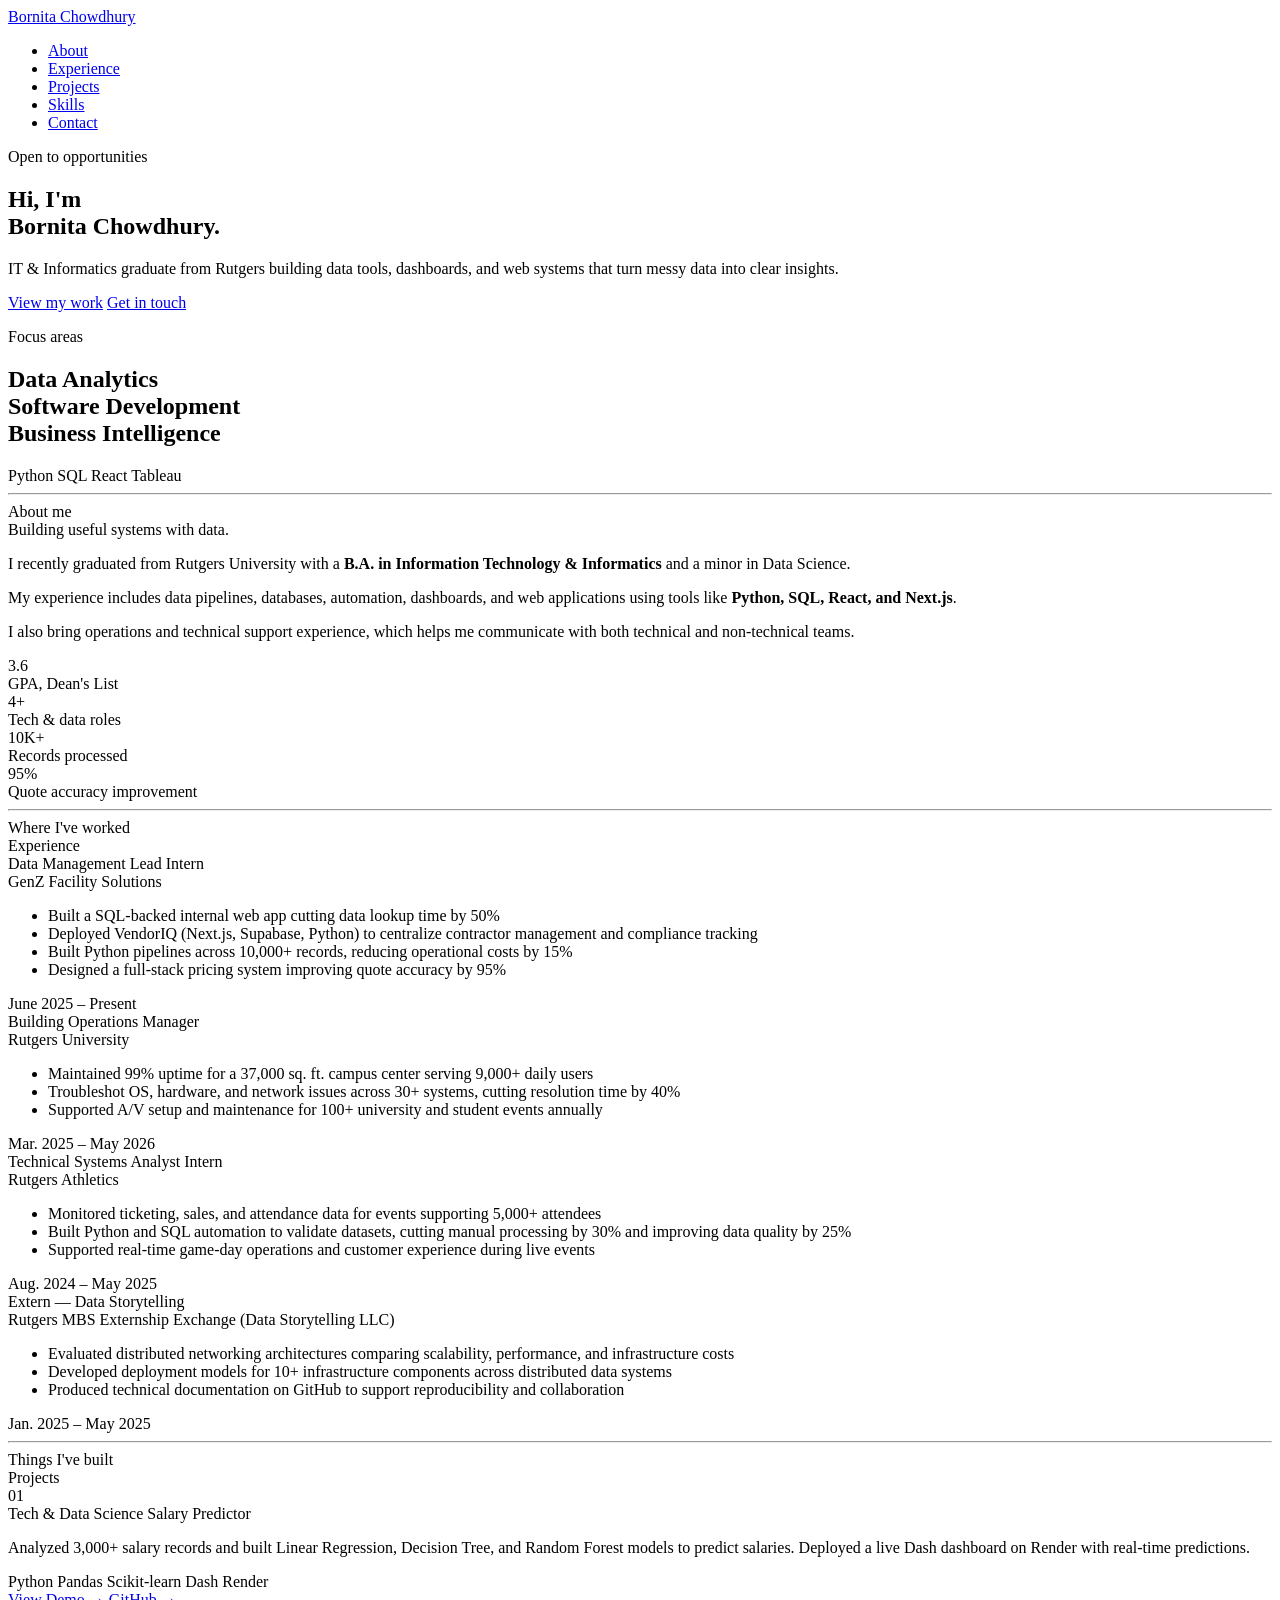
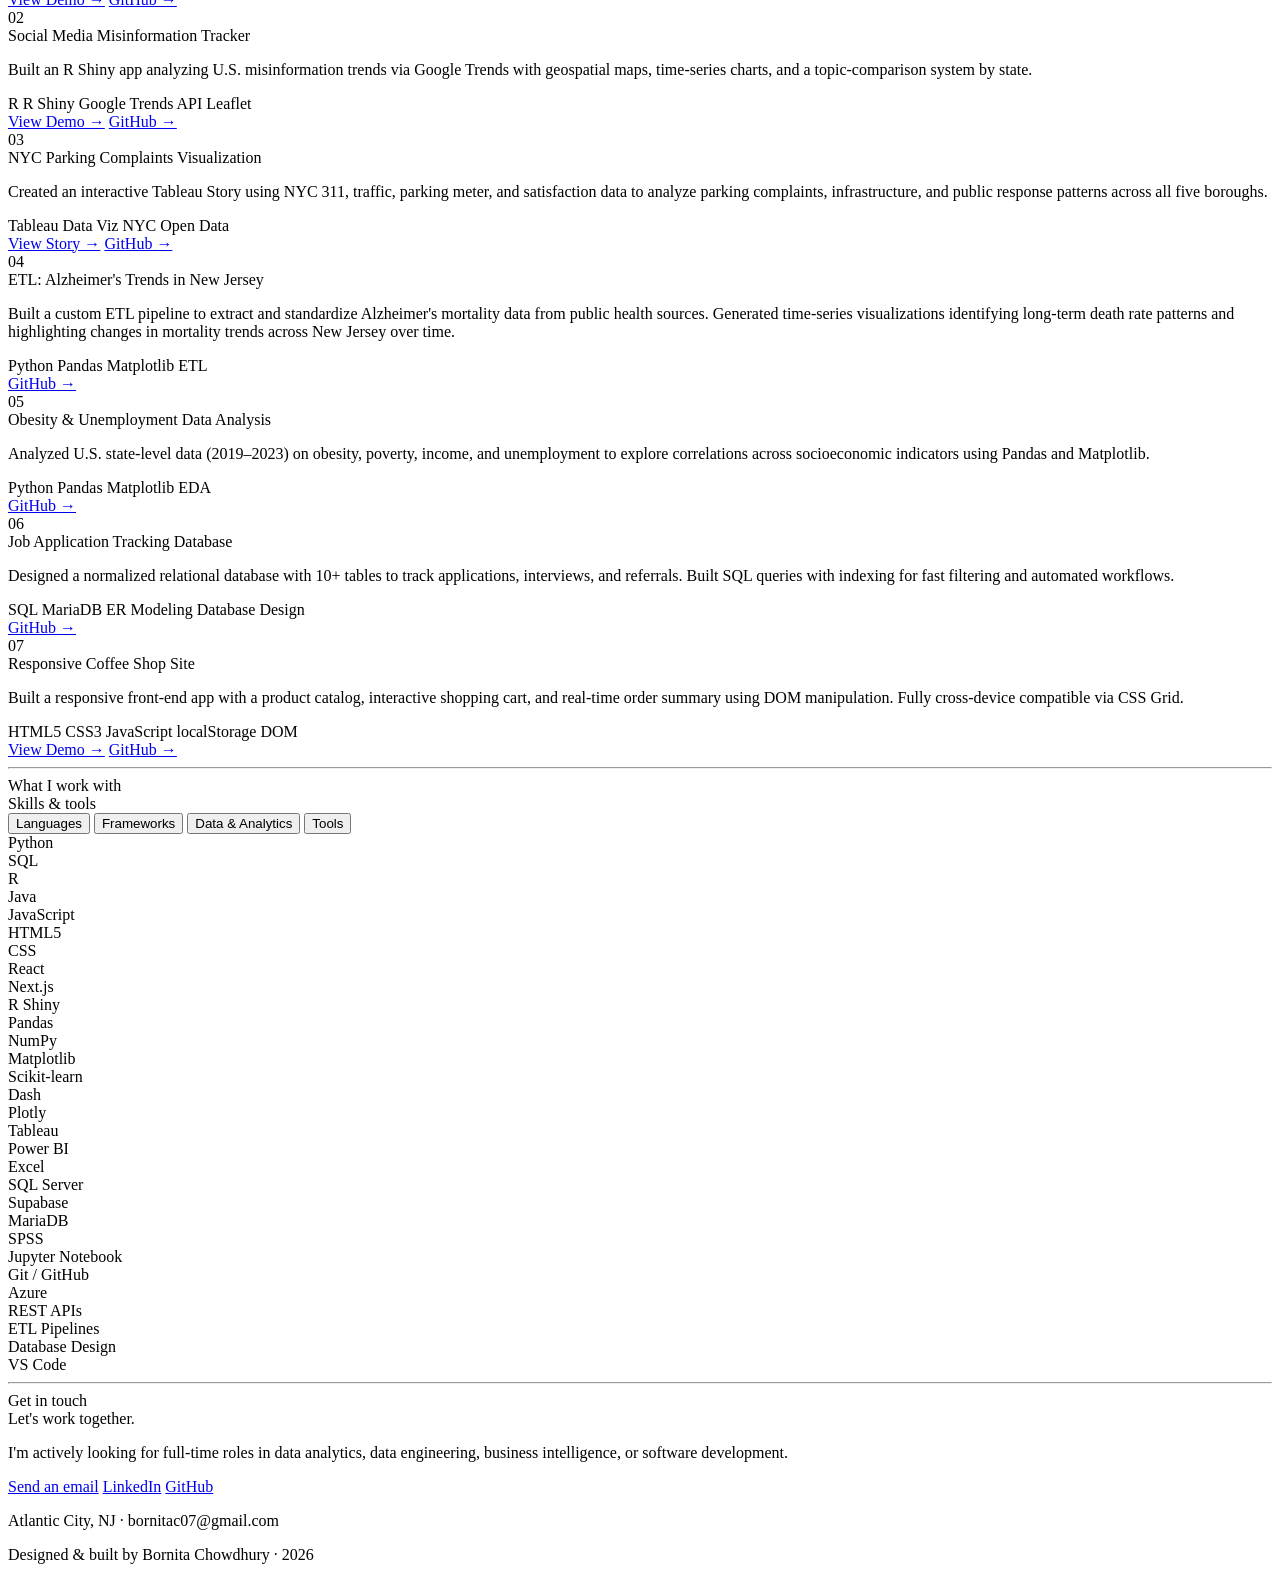
==== index.html @ 67ca7c5c "Add files via upload" ====
<!DOCTYPE html>
<html lang="en">
<head>
  <meta charset="UTF-8" />
  <meta name="viewport" content="width=device-width, initial-scale=1.0" />
  <title>Bornita Chowdhury</title>
  <link rel="stylesheet" href="style.css" />
</head>
<body>

  <nav>
    <a href="#home" class="nav-name">Bornita Chowdhury</a>
    <ul>
      <li><a href="#about">About</a></li>
      <li><a href="#experience">Experience</a></li>
      <li><a href="#projects">Projects</a></li>
      <li><a href="#skills">Skills</a></li>
      <li><a href="#contact">Contact</a></li>
    </ul>
  </nav>

  <section id="home">
    <div class="hero-grid">
      <div>
        <div class="hero-eyebrow">Open to opportunities</div>
        <h1>Hi, I'm<br><span class="name-accent">Bornita Chowdhury.</span></h1>
        <p class="home-desc">
          IT & Informatics graduate from Rutgers building data tools, dashboards,
          and web systems that turn messy data into clear insights.
        </p>
        <div class="home-ctas">
          <a href="#projects" class="btn btn-primary">View my work</a>
          <a href="mailto:bornitac07@gmail.com" class="btn btn-outline">Get in touch</a>
        </div>
      </div>
      <div class="hero-card reveal">
        <p class="hero-card-label">Focus areas</p>
        <h2>Data Analytics<br>Software Development<br>Business Intelligence</h2>
        <div class="hero-mini-grid">
          <span>Python</span>
          <span>SQL</span>
          <span>React</span>
          <span>Tableau</span>
        </div>
      </div>
    </div>
  </section>

  <hr class="section-rule" />

  <section id="about" class="reveal">
    <div class="section-label">About me</div>
    <div class="section-title">Building useful systems with data.</div>
    <div class="about-grid">
      <div class="about-text">
        <p>
          I recently graduated from Rutgers University with a
          <strong>B.A. in Information Technology & Informatics</strong>
          and a minor in Data Science.
        </p>
        <p>
          My experience includes data pipelines, databases, automation, dashboards,
          and web applications using tools like <strong>Python, SQL, React, and Next.js</strong>.
        </p>
        <p>
          I also bring operations and technical support experience, which helps me communicate
          with both technical and non-technical teams.
        </p>
      </div>
      <div class="about-stats">
        <div class="stat-card reveal">
          <div class="stat-num">3.6</div>
          <div class="stat-label">GPA, Dean's List</div>
        </div>
        <div class="stat-card reveal">
          <div class="stat-num">4+</div>
          <div class="stat-label">Tech & data roles</div>
        </div>
        <div class="stat-card reveal">
          <div class="stat-num">10K+</div>
          <div class="stat-label">Records processed</div>
        </div>
        <div class="stat-card reveal">
          <div class="stat-num">95%</div>
          <div class="stat-label">Quote accuracy improvement</div>
        </div>
      </div>
    </div>
  </section>

  <hr class="section-rule" />

  <section id="experience">
    <div class="section-label">Where I've worked</div>
    <div class="section-title">Experience</div>
    <div class="exp-list">

      <div class="exp-card reveal">
        <div>
          <div class="exp-role">Data Management Lead Intern</div>
          <div class="exp-company">GenZ Facility Solutions</div>
          <ul class="exp-desc">
            <li>Built a SQL-backed internal web app cutting data lookup time by 50%</li>
            <li>Deployed VendorIQ (Next.js, Supabase, Python) to centralize contractor management and compliance tracking</li>
            <li>Built Python pipelines across 10,000+ records, reducing operational costs by 15%</li>
            <li>Designed a full-stack pricing system improving quote accuracy by 95%</li>
          </ul>
        </div>
        <div class="exp-date">June 2025 – Present</div>
      </div>

      <div class="exp-card reveal">
        <div>
          <div class="exp-role">Building Operations Manager</div>
          <div class="exp-company">Rutgers University</div>
          <ul class="exp-desc">
            <li>Maintained 99% uptime for a 37,000 sq. ft. campus center serving 9,000+ daily users</li>
            <li>Troubleshot OS, hardware, and network issues across 30+ systems, cutting resolution time by 40%</li>
            <li>Supported A/V setup and maintenance for 100+ university and student events annually</li>
          </ul>
        </div>
        <div class="exp-date">Mar. 2025 – May 2026</div>
      </div>

      <div class="exp-card reveal">
        <div>
          <div class="exp-role">Technical Systems Analyst Intern</div>
          <div class="exp-company">Rutgers Athletics</div>
          <ul class="exp-desc">
            <li>Monitored ticketing, sales, and attendance data for events supporting 5,000+ attendees</li>
            <li>Built Python and SQL automation to validate datasets, cutting manual processing by 30% and improving data quality by 25%</li>
            <li>Supported real-time game-day operations and customer experience during live events</li>
          </ul>
        </div>
        <div class="exp-date">Aug. 2024 – May 2025</div>
      </div>

      <div class="exp-card reveal">
        <div>
          <div class="exp-role">Extern — Data Storytelling</div>
          <div class="exp-company">Rutgers MBS Externship Exchange (Data Storytelling LLC)</div>
          <ul class="exp-desc">
            <li>Evaluated distributed networking architectures comparing scalability, performance, and infrastructure costs</li>
            <li>Developed deployment models for 10+ infrastructure components across distributed data systems</li>
            <li>Produced technical documentation on GitHub to support reproducibility and collaboration</li>
          </ul>
        </div>
        <div class="exp-date">Jan. 2025 – May 2025</div>
      </div>

    </div>
  </section>

  <hr class="section-rule" />

  <section id="projects">
    <div class="section-label">Things I've built</div>
    <div class="section-title">Projects</div>
    <div class="projects-grid">

      <div class="project-card reveal">
        <div class="project-number">01</div>
        <div class="project-name">Tech & Data Science Salary Predictor</div>
        <p class="project-desc">
          Analyzed 3,000+ salary records and built Linear Regression, Decision Tree, and Random Forest
          models to predict salaries. Deployed a live Dash dashboard on Render with real-time predictions.
        </p>
        <div class="project-tags">
          <span class="tag">Python</span>
          <span class="tag">Pandas</span>
          <span class="tag">Scikit-learn</span>
          <span class="tag">Dash</span>
          <span class="tag">Render</span>
</div>
        <div class="project-links">
          <a href="https://swe-salary-predictor.onrender.com/" class="project-link" target="_blank" rel="noopener">View Demo →</a>
          <a href="https://github.com/bornitac/SWESalaryPredictor" class="project-link" target="_blank" rel="noopener">GitHub →</a>
        </div>
      </div>

      <div class="project-card reveal">
        <div class="project-number">02</div>
        <div class="project-name">Social Media Misinformation Tracker</div>
        <p class="project-desc">
          Built an R Shiny app analyzing U.S. misinformation trends via Google Trends with geospatial
          maps, time-series charts, and a topic-comparison system by state.
        </p>
        <div class="project-tags">
          <span class="tag">R</span>
          <span class="tag">R Shiny</span>
          <span class="tag">Google Trends API</span>
          <span class="tag">Leaflet</span>
</div>
        <div class="project-links">
          <a href="https://bornitachowdhury.shinyapps.io/SocialMediaMisinfoTracker/" class="project-link" target="_blank" rel="noopener">View Demo →</a>
          <a href="https://github.com/bornitac/SocialMediaMisinfoTracker" class="project-link" target="_blank" rel="noopener">GitHub →</a>
        </div>
      </div>
      
      <div class="project-card reveal">
        <div class="project-number">03</div>
        <div class="project-name">NYC Parking Complaints Visualization</div>
        <p class="project-desc">
          Created an interactive Tableau Story using NYC 311, traffic, parking meter, and satisfaction
          data to analyze parking complaints, infrastructure, and public response patterns across all five boroughs.
        </p>
        <div class="project-tags">
          <span class="tag">Tableau</span>
          <span class="tag">Data Viz</span>
          <span class="tag">NYC Open Data</span>
     </div>
        <div class="project-links">
          <a href="https://public.tableau.com/app/profile/bornita.chowdhury/viz/NYCParkingAnalysis_17806063742630/NYCParkingAnalysis" class="project-link" target="_blank" rel="noopener">View Story →</a>
          <a href="https://github.com/bornitac/NYCParkingDashboard" class="project-link" target="_blank" rel="noopener">GitHub →</a>
        </div>
      </div>

      <div class="project-card reveal">
        <div class="project-number">04</div>
        <div class="project-name">ETL: Alzheimer's Trends in New Jersey</div>
        <p class="project-desc">
Built a custom ETL pipeline to extract and standardize Alzheimer's mortality data from public
health sources. Generated time-series visualizations identifying long-term death rate patterns
and highlighting changes in mortality trends across New Jersey over time.
        </p>
        <div class="project-tags">
          <span class="tag">Python</span>
          <span class="tag">Pandas</span>
          <span class="tag">Matplotlib</span>
          <span class="tag">ETL</span>
  </div>
        <div class="project-links">
          <a href="https://github.com/bornitac/ETL-Alzheimer-s-in-NJ" class="project-link" target="_blank" rel="noopener">GitHub →</a>
        </div>
      </div>

      <div class="project-card reveal">
        <div class="project-number">05</div>
        <div class="project-name">Obesity & Unemployment Data Analysis</div>
        <p class="project-desc">
          Analyzed U.S. state-level data (2019–2023) on obesity, poverty, income, and unemployment
          to explore correlations across socioeconomic indicators using Pandas and Matplotlib.
        </p>
        <div class="project-tags">
          <span class="tag">Python</span>
          <span class="tag">Pandas</span>
          <span class="tag">Matplotlib</span>
          <span class="tag">EDA</span>
    </div>
        <div class="project-links">
          <a href="https://github.com/bornitac/ObesityUnemploymentEDA" class="project-link" target="_blank" rel="noopener">GitHub →</a>
        </div>
      </div>

      <div class="project-card reveal">
        <div class="project-number">06</div>
        <div class="project-name">Job Application Tracking Database</div>
        <p class="project-desc">
          Designed a normalized relational database with 10+ tables to track applications, interviews,
          and referrals. Built SQL queries with indexing for fast filtering and automated workflows.
        </p>
        <div class="project-tags">
          <span class="tag">SQL</span>
          <span class="tag">MariaDB</span>
          <span class="tag">ER Modeling</span>
          <span class="tag">Database Design</span>
   </div>
        <div class="project-links">
          <a href="https://github.com/bornitac/InternJobAppDB" class="project-link" target="_blank" rel="noopener">GitHub →</a>
        </div>
      </div>

      <div class="project-card reveal">
        <div class="project-number">07</div>
        <div class="project-name">Responsive Coffee Shop Site</div>
        <p class="project-desc">
          Built a responsive front-end app with a product catalog, interactive shopping cart, and
          real-time order summary using DOM manipulation. Fully cross-device compatible via CSS Grid.
        </p>
        <div class="project-tags">
          <span class="tag">HTML5</span>
          <span class="tag">CSS3</span>
          <span class="tag">JavaScript</span>
          <span class="tag">localStorage</span>
              <span class="tag">DOM</span>
 </div>
        <div class="project-links">
          <a href="https://bornita-coffee-shop.vercel.app/" class="project-link" target="_blank" rel="noopener">View Demo →</a>
          <a href="https://github.com/bornitac/CoffeeShopSite" class="project-link" target="_blank" rel="noopener">GitHub →</a>
        </div>
      </div>

    </div>
  </section>

  <hr class="section-rule" />

  <section id="skills">
    <div class="section-label">What I work with</div>
    <div class="section-title">Skills & tools</div>

<div class="skill-filters">
  <button class="filter-btn active" data-filter="languages">Languages</button>
  <button class="filter-btn" data-filter="frameworks">Frameworks</button>
  <button class="filter-btn" data-filter="data">Data & Analytics</button>
  <button class="filter-btn" data-filter="tools">Tools</button>
</div>

    <div class="skill-cards">

      <div class="skill-card" data-category="languages"><span>Python</span></div>
      <div class="skill-card" data-category="languages"><span>SQL</span></div>
      <div class="skill-card" data-category="languages"><span>R</span></div>
      <div class="skill-card" data-category="languages"><span>Java</span></div>
      <div class="skill-card" data-category="languages"><span>JavaScript</span></div>
      <div class="skill-card" data-category="languages"><span>HTML5</span></div>
      <div class="skill-card" data-category="languages"><span>CSS</span></div>
 
      <div class="skill-card" data-category="frameworks"><span>React</span></div>
      <div class="skill-card" data-category="frameworks"><span>Next.js</span></div>
      <div class="skill-card" data-category="frameworks"><span>R Shiny</span></div>
      <div class="skill-card" data-category="frameworks"><span>Pandas</span></div>
      <div class="skill-card" data-category="frameworks"><span>NumPy</span></div>
      <div class="skill-card" data-category="frameworks"><span>Matplotlib</span></div>
      <div class="skill-card" data-category="frameworks"><span>Scikit-learn</span></div>
      <div class="skill-card" data-category="frameworks"><span>Dash</span></div>
      <div class="skill-card" data-category="frameworks"><span>Plotly</span></div>

      <div class="skill-card" data-category="data"><span>Tableau</span></div>
      <div class="skill-card" data-category="data"><span>Power BI</span></div>
      <div class="skill-card" data-category="data"><span>Excel</span></div>
      <div class="skill-card" data-category="data"><span>SQL Server</span></div>
      <div class="skill-card" data-category="data"><span>Supabase</span></div>
      <div class="skill-card" data-category="data"><span>MariaDB</span></div>
      <div class="skill-card" data-category="data"><span>SPSS</span></div>
      <div class="skill-card" data-category="data"><span>Jupyter Notebook</span></div>

      <div class="skill-card" data-category="tools"><span>Git / GitHub</span></div>
      <div class="skill-card" data-category="tools"><span>Azure</span></div>
      <div class="skill-card" data-category="tools"><span>REST APIs</span></div>
      <div class="skill-card" data-category="tools"><span>ETL Pipelines</span></div>
      <div class="skill-card" data-category="tools"><span>Database Design</span></div>
      <div class="skill-card" data-category="tools"><span>VS Code</span></div>
    </div>
  </section>

  <hr class="section-rule" />


  <section id="contact" class="reveal">
    <div class="section-label">Get in touch</div>
    <div class="section-title">Let's work together.</div>
    <p class="contact-desc">
      I'm actively looking for full-time roles in data analytics, data engineering,
      business intelligence, or software development.
    </p>
    <div class="contact-links">
      <a href="mailto:bornitac07@gmail.com" class="btn btn-primary">Send an email</a>
      <a href="https://www.linkedin.com/in/bornita-chowdhury" target="_blank" rel="noopener" class="btn btn-outline">LinkedIn</a>
      <a href="https://github.com/bornitac" target="_blank" rel="noopener" class="btn btn-outline">GitHub</a>
    </div>
    <p class="contact-info">Atlantic City, NJ · bornitac07@gmail.com</p>
  </section>

  <footer>
    <p>Designed & built by Bornita Chowdhury · 2026</p>
  </footer>

  <script src="script.js"></script>
</body>
</html>
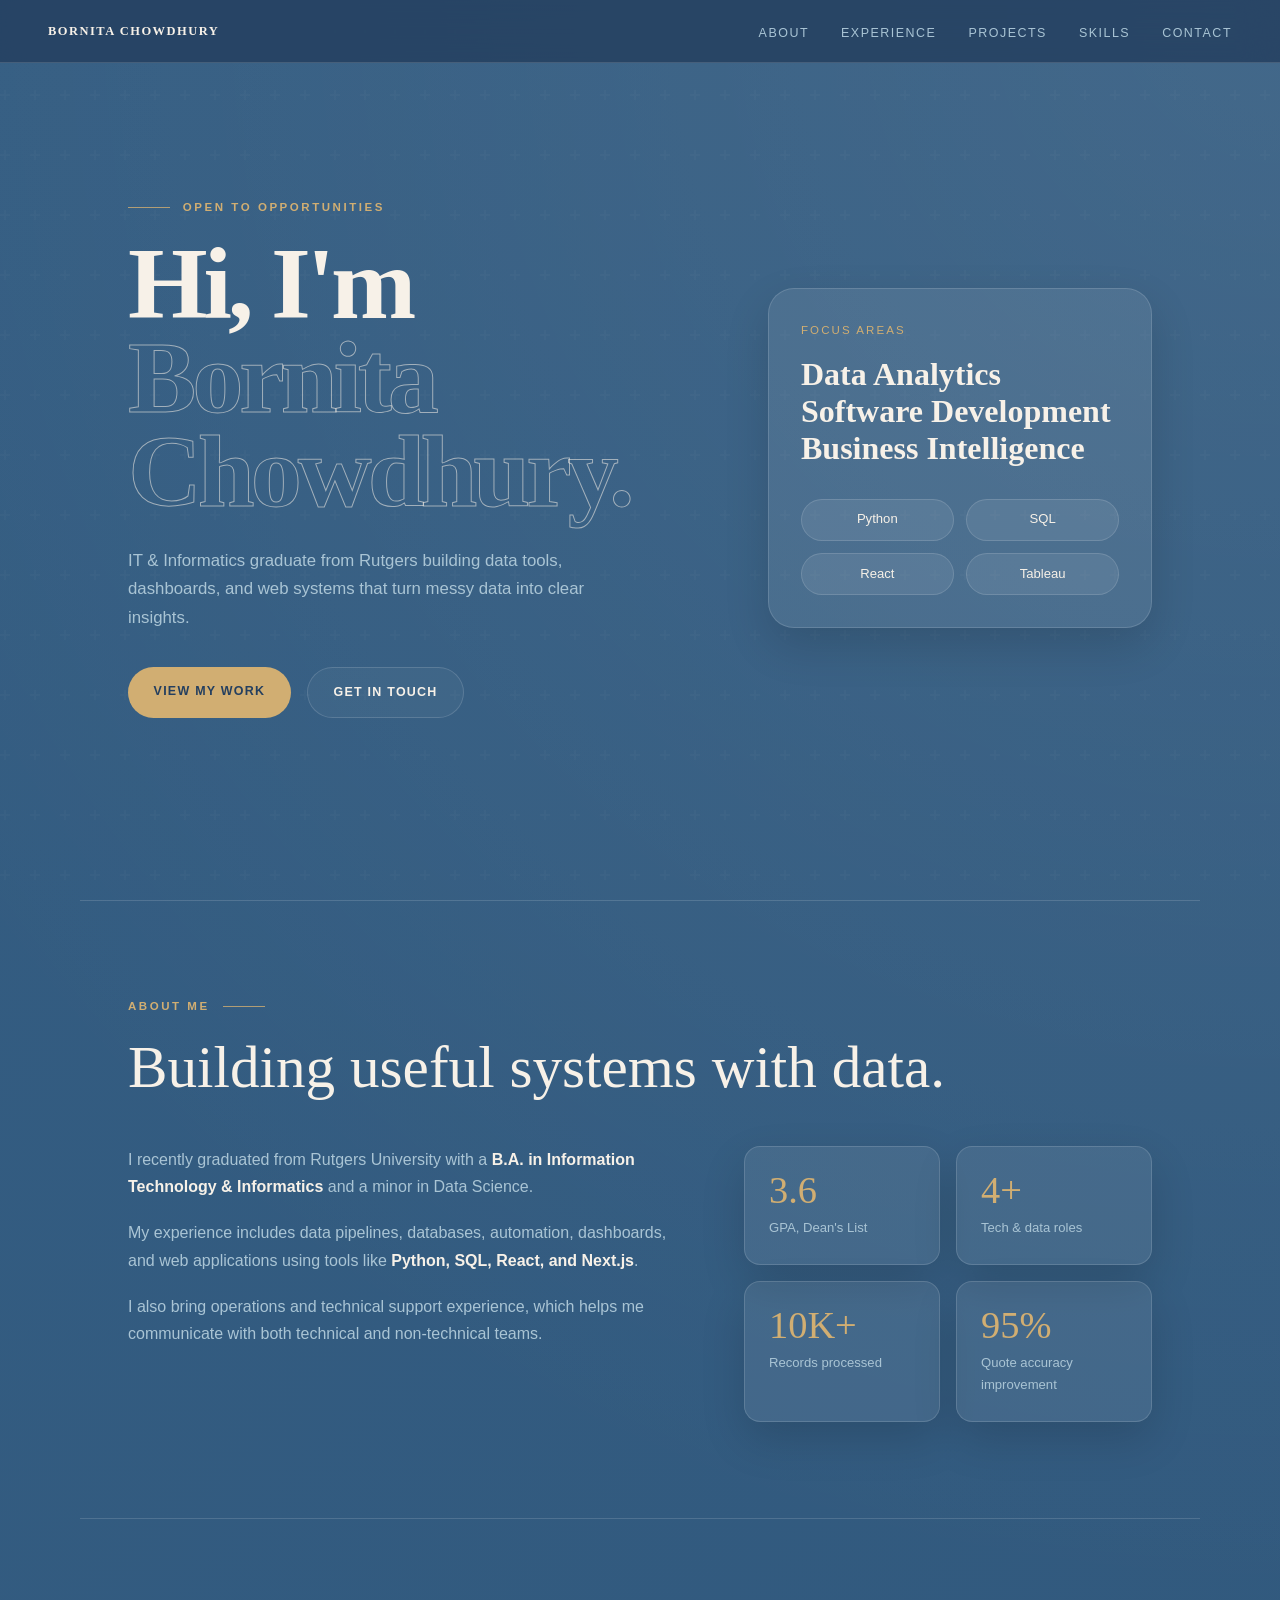
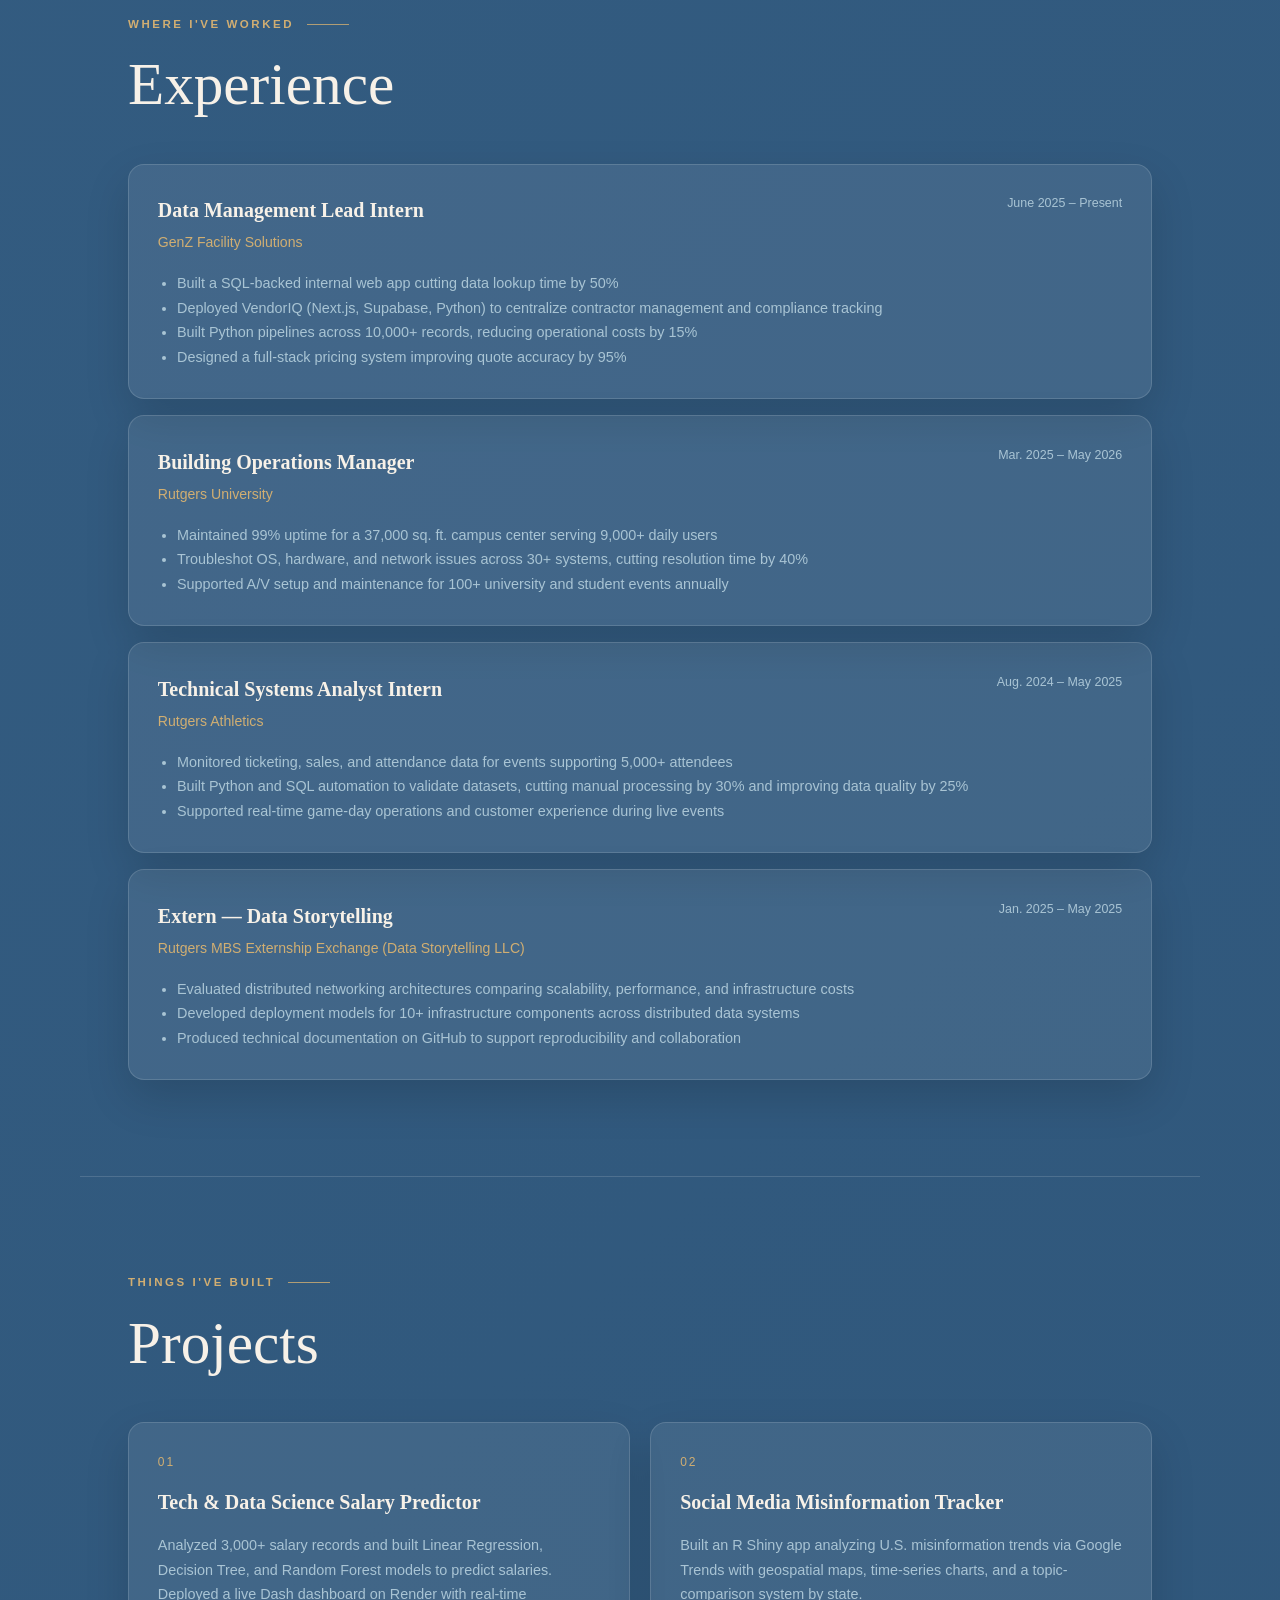
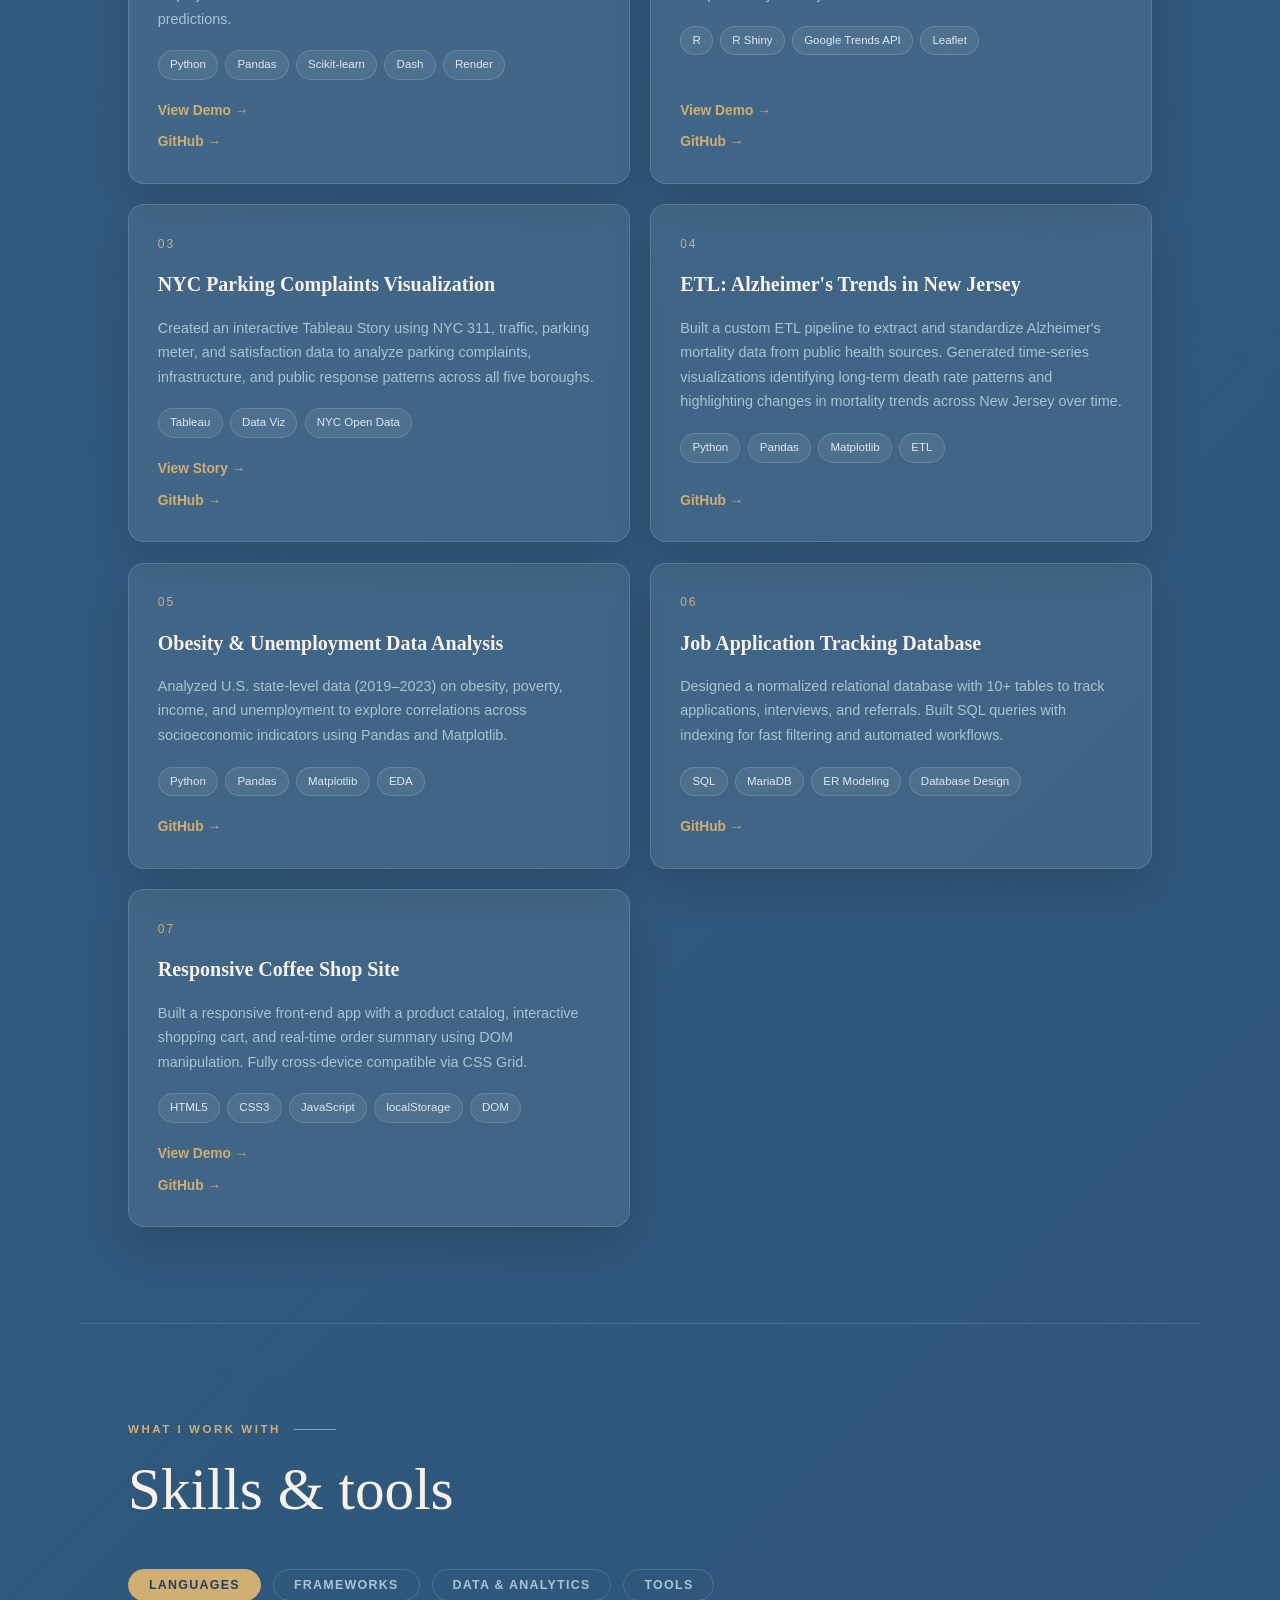
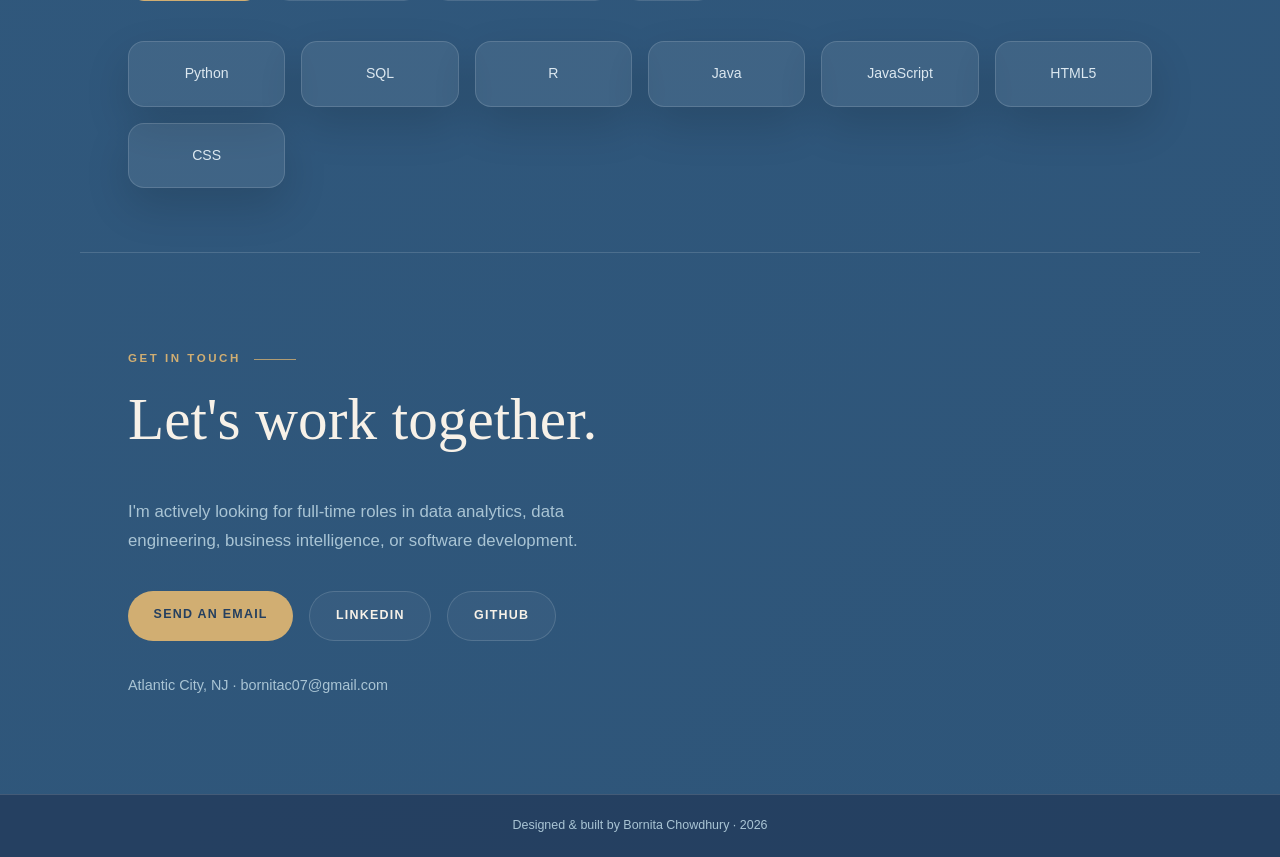
==== commit fd22f78e: "Update index.html" ====
--- a/index.html
+++ b/index.html
@@ -4,7 +4,7 @@
   <meta charset="UTF-8" />
   <meta name="viewport" content="width=device-width, initial-scale=1.0" />
   <title>Bornita Chowdhury</title>
-  <link rel="stylesheet" href="style.css" />
+  <link rel="stylesheet" href="styles.css" />
 </head>
 <body>
 
@@ -368,4 +368,4 @@
 
   <script src="script.js"></script>
 </body>
-</html>+</html>
--- a/styles.css
+++ b/styles.css
@@ -0,0 +1,511 @@
+@import url('https://fonts.googleapis.com/css2?family=Playfair+Display:wght@500;700;900&family=DM+Sans:wght@300;400;500;600&display=swap');
+
+:root {
+  --bg: #345d82;
+  --bg-dark: #243f5f;
+  --card: rgba(255, 255, 255, 0.08);
+  --card-hover: rgba(255, 255, 255, 0.13);
+  --cream: #f7f1e8;
+  --text: #dce8f0;
+  --muted: #a9c4d4;
+  --gold: #d1ae72;
+  --line: rgba(255, 255, 255, 0.14);
+  --shadow: 0 18px 45px rgba(0, 0, 0, 0.14);
+  --radius: 16px;
+  --font-display: 'Playfair Display', serif;
+  --font-body: 'DM Sans', sans-serif;
+}
+
+* {
+  margin: 0;
+  padding: 0;
+  box-sizing: border-box;
+}
+
+html { scroll-behavior: smooth; }
+
+body {
+  background:
+    radial-gradient(circle at top right, rgba(255,255,255,0.08), transparent 28%),
+    linear-gradient(135deg, var(--bg), #2e5579);
+  color: var(--text);
+  font-family: var(--font-body);
+  line-height: 1.7;
+  overflow-x: hidden;
+}
+
+body::before {
+  content: '';
+  position: fixed;
+  inset: 0;
+  background-image: url("data:image/svg+xml,%3Csvg width='60' height='60' viewBox='0 0 60 60' xmlns='http://www.w3.org/2000/svg'%3E%3Cg fill='%23ffffff' fill-opacity='0.025'%3E%3Cpath d='M36 34v-4h-2v4h-4v2h4v4h2v-4h4v-2h-4zM6 34v-4H4v4H0v2h4v4h2v-4h4v-2H6z'/%3E%3C/g%3E%3C/svg%3E");
+  pointer-events: none;
+}
+
+
+nav {
+  position: fixed;
+  top: 0;
+  width: 100%;
+  z-index: 99;
+  padding: 1.1rem 3rem;
+  display: flex;
+  justify-content: space-between;
+  align-items: center;
+  background: rgba(36, 63, 95, 0.82);
+  backdrop-filter: blur(18px);
+  border-bottom: 1px solid var(--line);
+}
+
+.nav-name {
+  color: var(--cream);
+  font-family: var(--font-display);
+  font-weight: 700;
+  text-decoration: none;
+}
+
+nav ul {
+  display: flex;
+  gap: 2rem;
+  list-style: none;
+}
+
+nav a {
+  color: var(--muted);
+  text-decoration: none;
+  font-size: 0.78rem;
+  letter-spacing: 0.12em;
+  text-transform: uppercase;
+}
+
+nav a:hover { color: var(--cream); }
+
+
+section {
+  max-width: 1120px;
+  margin: 0 auto;
+  padding: 6rem 3rem;
+  position: relative;
+  z-index: 1;
+}
+
+#home {
+  min-height: 100vh;
+  display: flex;
+  align-items: center;
+  padding-top: 7rem;
+}
+
+.hero-grid {
+  width: 100%;
+  display: grid;
+  grid-template-columns: 1.2fr 0.8fr;
+  gap: 4rem;
+  align-items: center;
+}
+
+.hero-eyebrow,
+.section-label {
+  color: var(--gold);
+  font-size: 0.72rem;
+  text-transform: uppercase;
+  letter-spacing: 0.22em;
+  margin-bottom: 1.2rem;
+  display: flex;
+  align-items: center;
+  gap: 0.8rem;
+  font-weight: 600;
+}
+
+.hero-eyebrow::before,
+.section-label::after {
+  content: '';
+  width: 42px;
+  height: 1px;
+  background: var(--gold);
+  opacity: 0.8;
+}
+
+h1 {
+  font-family: var(--font-display);
+  font-size: clamp(4rem, 8vw, 7.2rem);
+  color: var(--cream);
+  line-height: 0.92;
+  letter-spacing: -0.04em;
+  margin-bottom: 1.7rem;
+}
+
+.name-accent {
+  color: transparent;
+  -webkit-text-stroke: 1px rgba(247, 241, 232, 0.55);
+}
+
+.home-desc,
+.contact-desc {
+  color: var(--muted);
+  max-width: 520px;
+  font-size: 1.05rem;
+  font-weight: 300;
+  margin-bottom: 2.2rem;
+}
+
+.home-ctas,
+.contact-links {
+  display: flex;
+  gap: 1rem;
+  flex-wrap: wrap;
+}
+
+.btn {
+  padding: 0.85rem 1.6rem;
+  border-radius: 999px;
+  font-size: 0.78rem;
+  letter-spacing: 0.1em;
+  text-transform: uppercase;
+  text-decoration: none;
+  font-weight: 600;
+  transition: 0.2s ease;
+}
+
+.btn-primary {
+  background: var(--gold);
+  color: var(--bg-dark);
+}
+
+.btn-outline {
+  color: var(--cream);
+  border: 1px solid var(--line);
+  background: rgba(255,255,255,0.04);
+}
+
+.btn:hover { transform: translateY(-3px); }
+
+
+.hero-card {
+  background: var(--card);
+  border: 1px solid var(--line);
+  border-radius: 26px;
+  padding: 2rem;
+  box-shadow: var(--shadow);
+}
+
+.hero-card-label {
+  color: var(--gold);
+  font-size: 0.72rem;
+  letter-spacing: 0.18em;
+  text-transform: uppercase;
+  margin-bottom: 1rem;
+}
+
+.hero-card h2 {
+  font-family: var(--font-display);
+  color: var(--cream);
+  font-size: 2rem;
+  line-height: 1.15;
+  margin-bottom: 2rem;
+}
+
+.hero-mini-grid {
+  display: grid;
+  grid-template-columns: repeat(2, 1fr);
+  gap: 0.8rem;
+}
+
+.hero-mini-grid span {
+  background: rgba(255,255,255,0.08);
+  border: 1px solid var(--line);
+  border-radius: 999px;
+  padding: 0.55rem 0.8rem;
+  text-align: center;
+  font-size: 0.82rem;
+  color: var(--cream);
+}
+
+.section-rule {
+  border: none;
+  border-top: 1px solid var(--line);
+  max-width: 1120px;
+  margin: 0 auto;
+}
+
+.section-title {
+  font-family: var(--font-display);
+  color: var(--cream);
+  font-size: clamp(2.3rem, 5vw, 3.7rem);
+  line-height: 1.05;
+  margin-bottom: 3rem;
+}
+
+
+.about-grid {
+  display: grid;
+  grid-template-columns: 1.15fr 0.85fr;
+  gap: 4rem;
+}
+
+.about-text p {
+  color: var(--muted);
+  margin-bottom: 1.2rem;
+  font-weight: 300;
+}
+
+.about-text strong { color: var(--cream); }
+
+.about-stats {
+  display: grid;
+  grid-template-columns: repeat(2, 1fr);
+  gap: 1rem;
+}
+
+
+.stat-card,
+.exp-card,
+.project-card {
+  background: var(--card);
+  border: 1px solid var(--line);
+  border-radius: var(--radius);
+  box-shadow: var(--shadow);
+  transition: 0.25s ease;
+}
+
+.stat-card:hover,
+.exp-card:hover,
+.project-card:hover {
+  background: var(--card-hover);
+  transform: translateY(-4px);
+}
+
+.stat-card { padding: 1.5rem; }
+
+.stat-num {
+  font-family: var(--font-display);
+  color: var(--gold);
+  font-size: 2.4rem;
+  line-height: 1;
+}
+
+.stat-label {
+  color: var(--muted);
+  font-size: 0.82rem;
+  margin-top: 0.5rem;
+}
+
+
+.exp-list {
+  display: flex;
+  flex-direction: column;
+  gap: 1rem;
+}
+
+.exp-card {
+  padding: 1.8rem;
+  display: grid;
+  grid-template-columns: 1fr auto;
+  gap: 1.5rem;
+}
+
+.exp-role,
+.project-name {
+  font-family: var(--font-display);
+  color: var(--cream);
+  font-size: 1.25rem;
+  font-weight: 700;
+}
+
+.exp-company {
+  color: var(--gold);
+  font-size: 0.88rem;
+  margin: 0.25rem 0 1rem;
+}
+
+.exp-desc {
+  color: var(--muted);
+  font-size: 0.9rem;
+  padding-left: 1.2rem;
+}
+
+.exp-date {
+  color: var(--muted);
+  font-size: 0.78rem;
+  white-space: nowrap;
+}
+
+.projects-grid {
+  display: grid;
+  grid-template-columns: repeat(2, 1fr);
+  gap: 1.3rem;
+}
+
+.project-card {
+  padding: 1.8rem;
+  display: flex;
+  flex-direction: column;
+}
+
+.project-number {
+  color: var(--gold);
+  font-size: 0.75rem;
+  letter-spacing: 0.16em;
+  margin-bottom: 0.8rem;
+}
+
+.project-desc {
+  color: var(--muted);
+  font-size: 0.9rem;
+  margin: 0.9rem 0 1.2rem;
+}
+
+.project-tags {
+  display: flex;
+  flex-wrap: wrap;
+  gap: 0.45rem;
+  margin-bottom: 1.2rem;
+}
+
+.project-tags span {
+  background: rgba(255,255,255,0.08);
+  border: 1px solid var(--line);
+  color: var(--text);
+  border-radius: 999px;
+  padding: 0.25rem 0.7rem;
+  font-size: 0.72rem;
+}
+
+.project-link {
+  color: var(--gold);
+  text-decoration: none;
+  font-size: 0.86rem;
+  font-weight: 600;
+}
+
+.project-links {
+  margin-top: auto;
+  display: flex;
+  flex-direction: column;
+  gap: 0.5rem;
+}
+
+#skills {
+  padding-bottom: 4rem;
+}
+
+.skill-filters {
+  display: flex;
+  flex-wrap: wrap;
+  gap: 0.75rem;
+  margin-bottom: 2.5rem;
+}
+
+.filter-btn {
+  padding: 0.5rem 1.25rem;
+  border-radius: 999px;
+  border: 1px solid var(--line);
+  background: transparent;
+  color: var(--muted);
+  font-family: var(--font-body);
+  font-size: 0.78rem;
+  letter-spacing: 0.1em;
+  text-transform: uppercase;
+  font-weight: 600;
+  cursor: pointer;
+  transition: all 0.2s;
+}
+
+.filter-btn:hover {
+  color: var(--cream);
+  border-color: var(--cream);
+}
+
+.filter-btn.active {
+  background: var(--gold);
+  color: var(--bg-dark);
+  border-color: var(--gold);
+}
+
+.skill-cards {
+  display: grid;
+  grid-template-columns: repeat(auto-fill, minmax(150px, 1fr));
+  gap: 1rem;
+}
+
+.skill-card {
+  background: var(--card);
+  border: 1px solid var(--line);
+  border-radius: var(--radius);
+  padding: 1.25rem 1rem;
+  text-align: center;
+  font-size: 0.88rem;
+  color: var(--text);
+  transition: all 0.2s;
+  cursor: default;
+  box-shadow: var(--shadow);
+}
+
+.skill-card:hover {
+  background: var(--card-hover);
+  border-color: var(--gold);
+  color: var(--cream);
+  transform: translateY(-3px);
+}
+
+.skill-card.hidden {
+  display: none;
+}
+
+.contact-info {
+  color: var(--muted);
+  margin-top: 2rem;
+  font-size: 0.9rem;
+}
+
+footer {
+  background: rgba(36, 63, 95, 0.9);
+  border-top: 1px solid var(--line);
+  text-align: center;
+  padding: 1.3rem;
+  color: var(--muted);
+  font-size: 0.78rem;
+}
+
+.reveal {
+  opacity: 0;
+  transform: translateY(24px);
+  transition: opacity 0.7s ease, transform 0.7s ease;
+}
+
+.reveal.visible {
+  opacity: 1;
+  transform: translateY(0);
+}
+
+
+::-webkit-scrollbar { width: 6px; }
+::-webkit-scrollbar-track { background: var(--bg-dark); }
+::-webkit-scrollbar-thumb { background: rgba(255,255,255,0.35); border-radius: 999px; }
+
+
+@media (max-width: 850px) {
+  nav { padding: 1rem 1.5rem; }
+  nav ul { display: none; }
+  section { padding: 4.5rem 1.5rem; }
+
+  .hero-grid,
+  .about-grid,
+  .projects-grid,
+  .exp-card {
+    grid-template-columns: 1fr;
+  }
+
+  .hero-card { margin-top: -1rem; }
+  .about-stats { grid-template-columns: 1fr 1fr; }
+  .exp-date { white-space: normal; }
+
+  .skill-cards {
+    grid-template-columns: repeat(auto-fill, minmax(120px, 1fr));
+  }
+}
+
+@media (max-width: 520px) {
+  .about-stats { grid-template-columns: 1fr; }
+  h1 { font-size: 4rem; }
+}
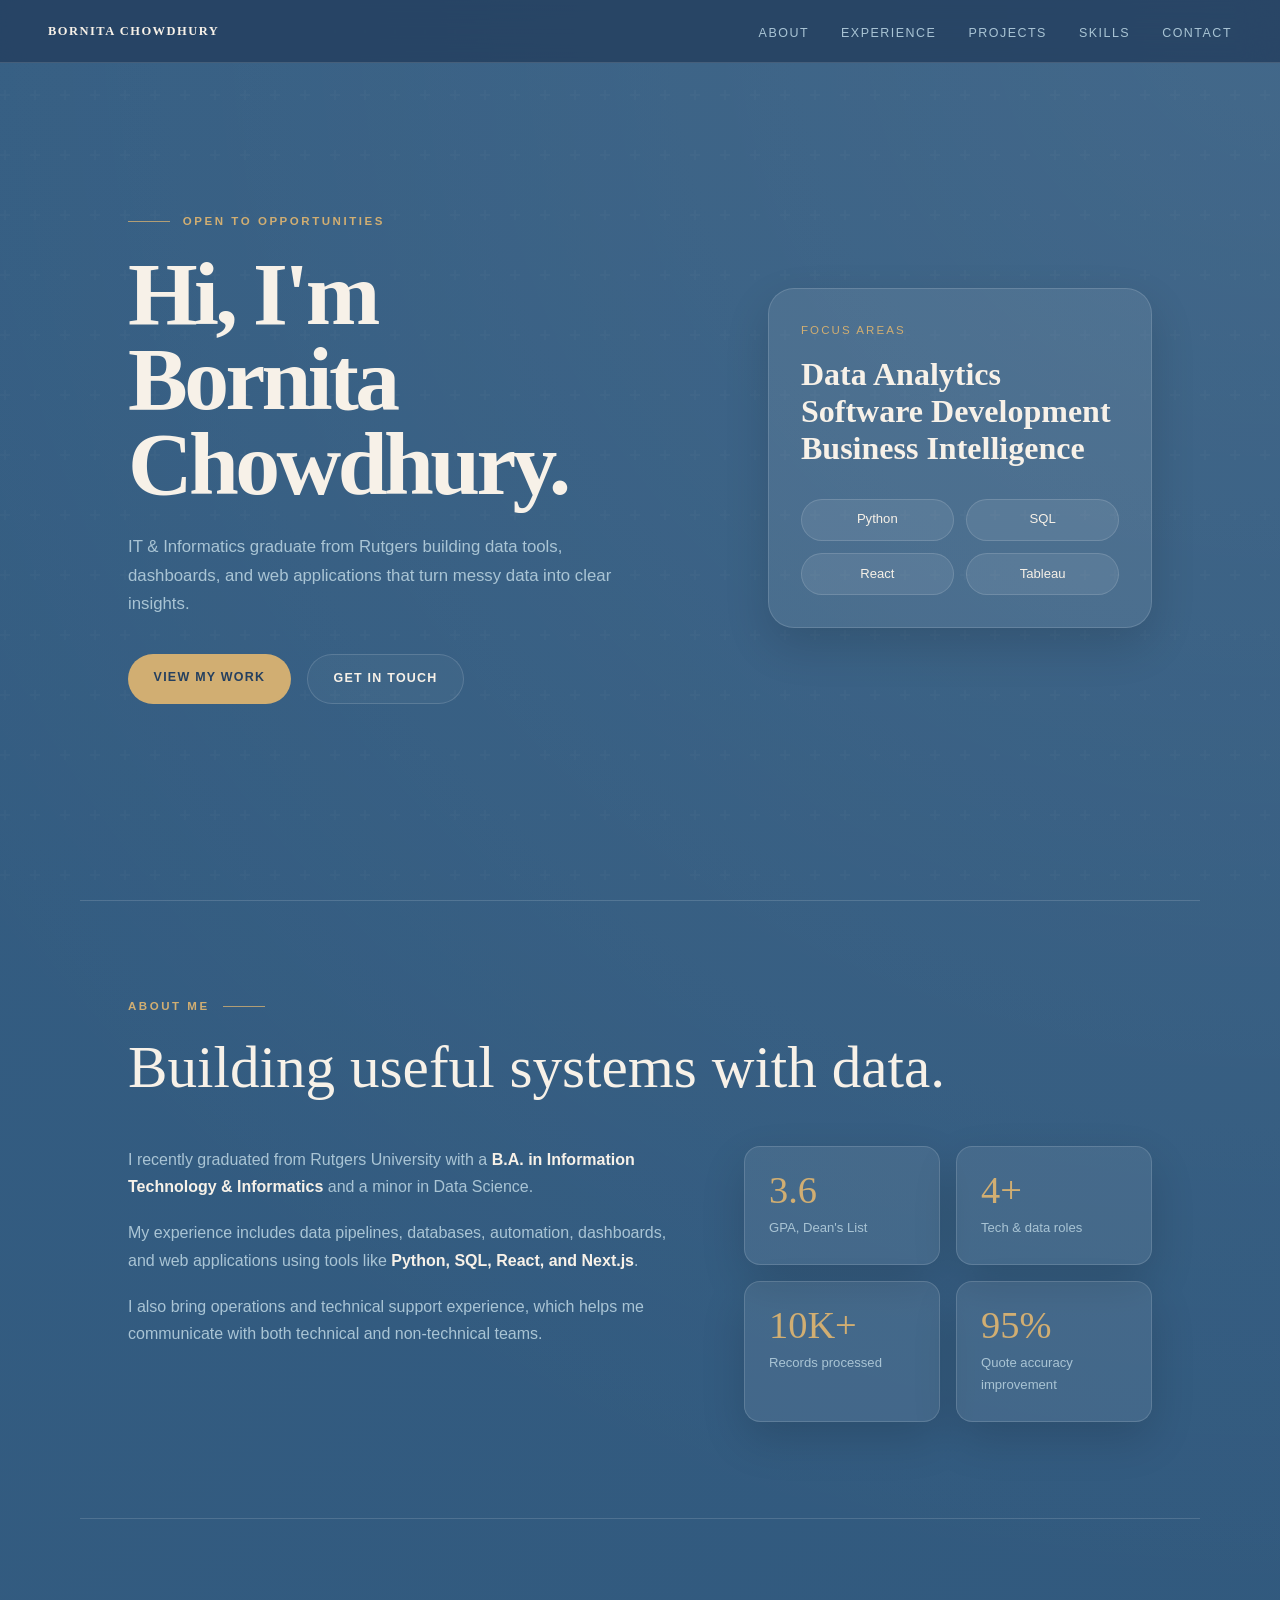
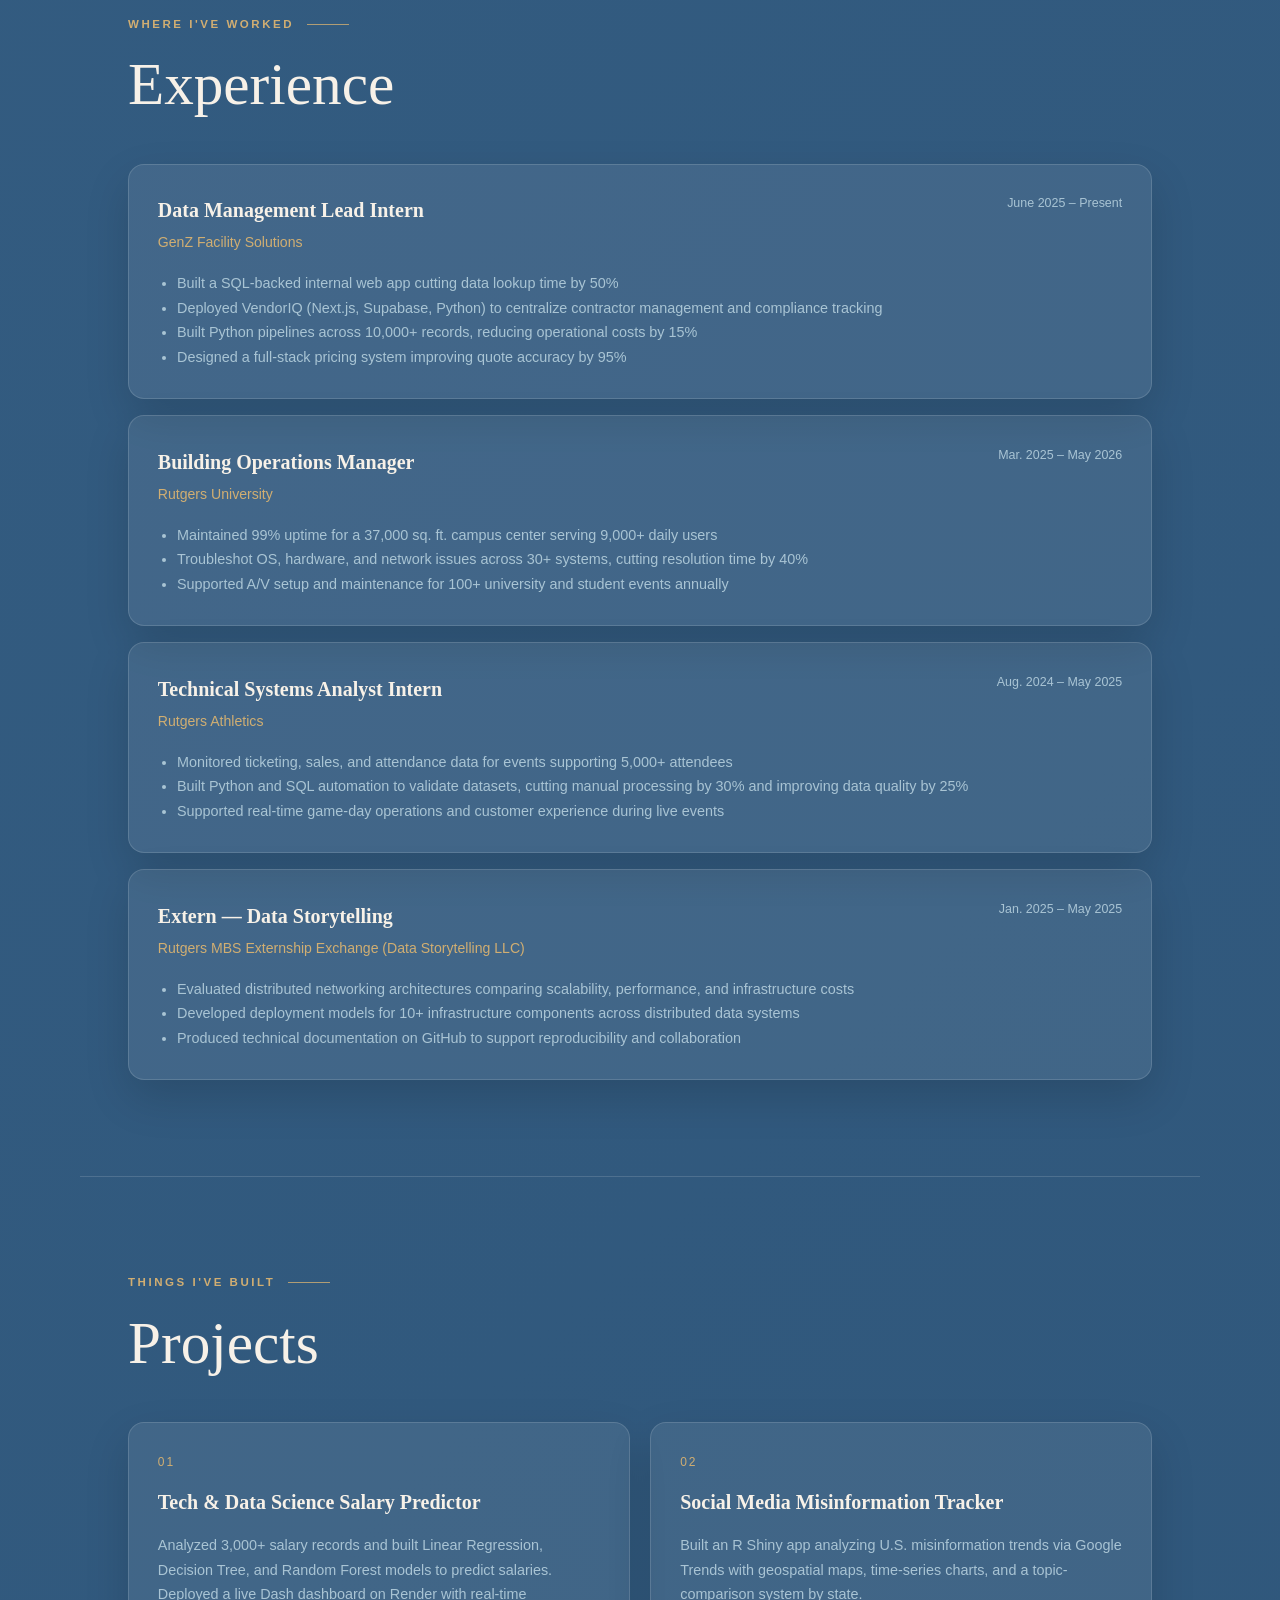
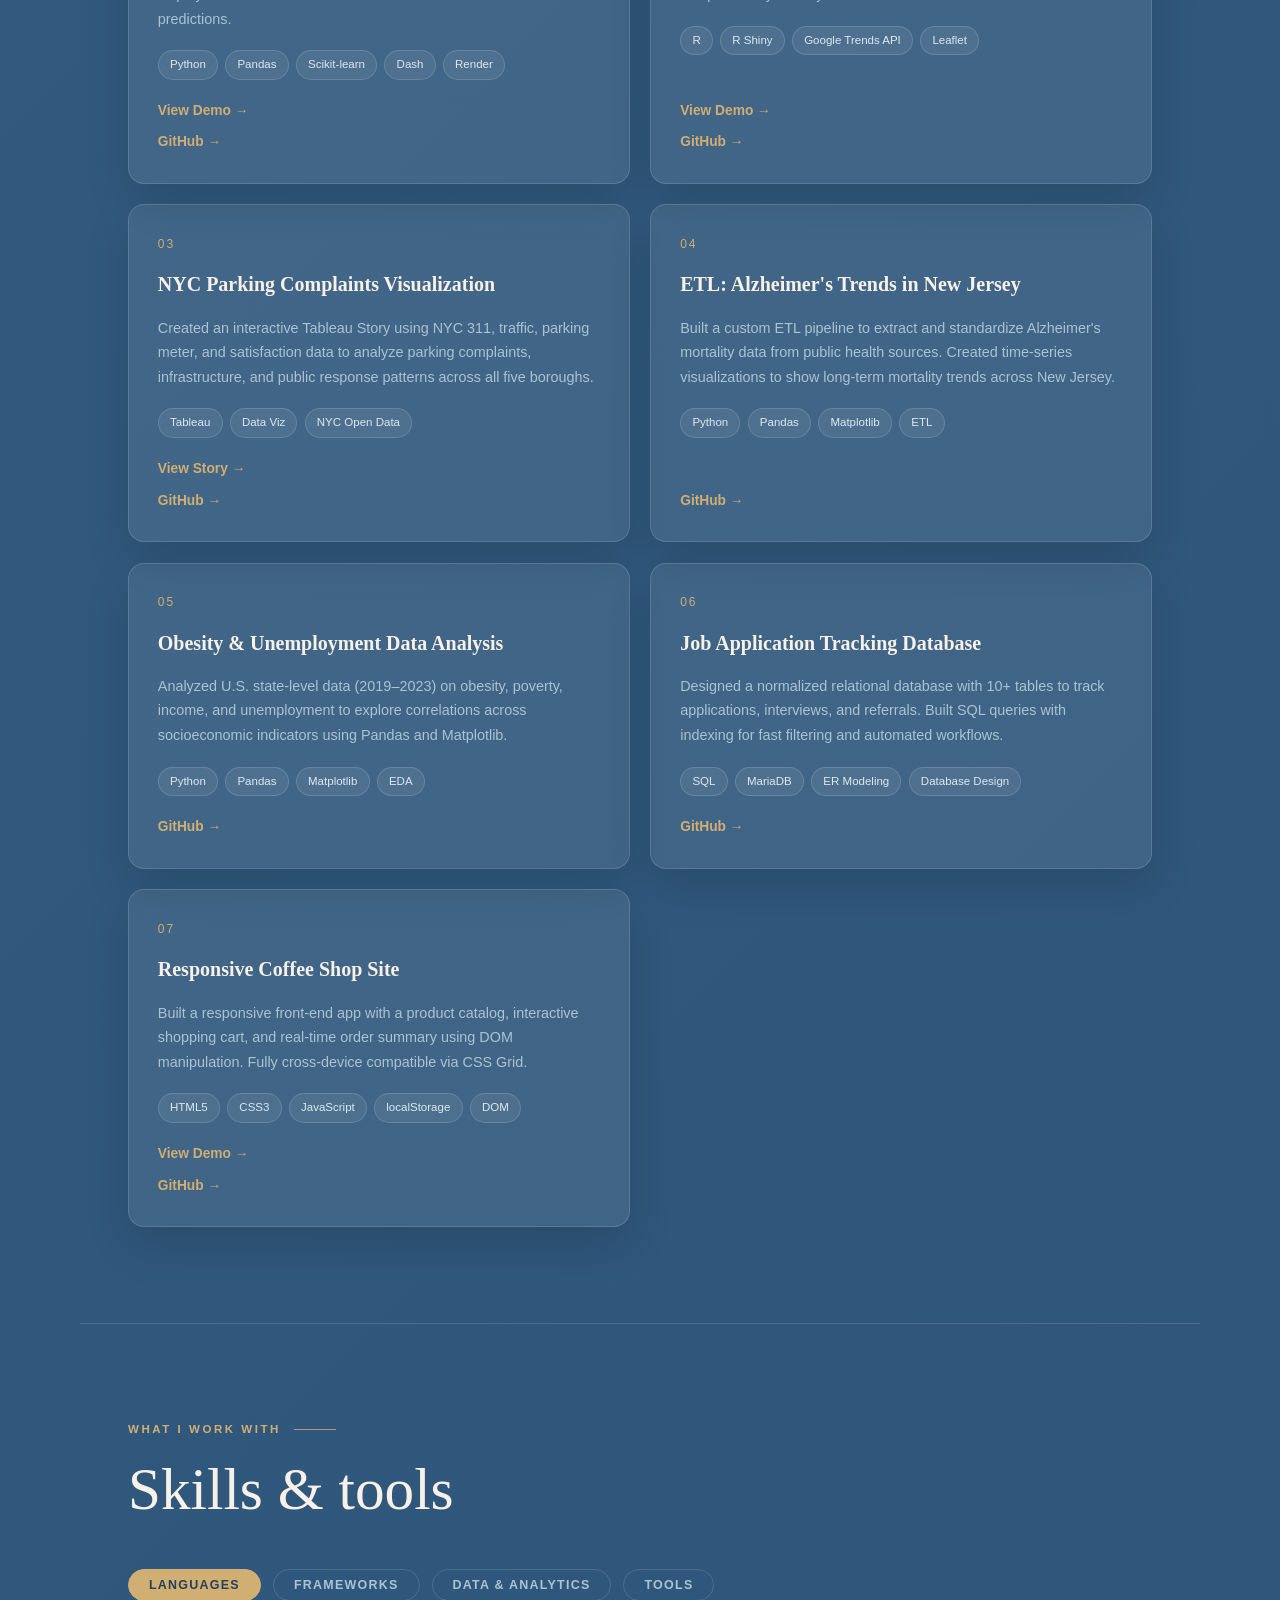
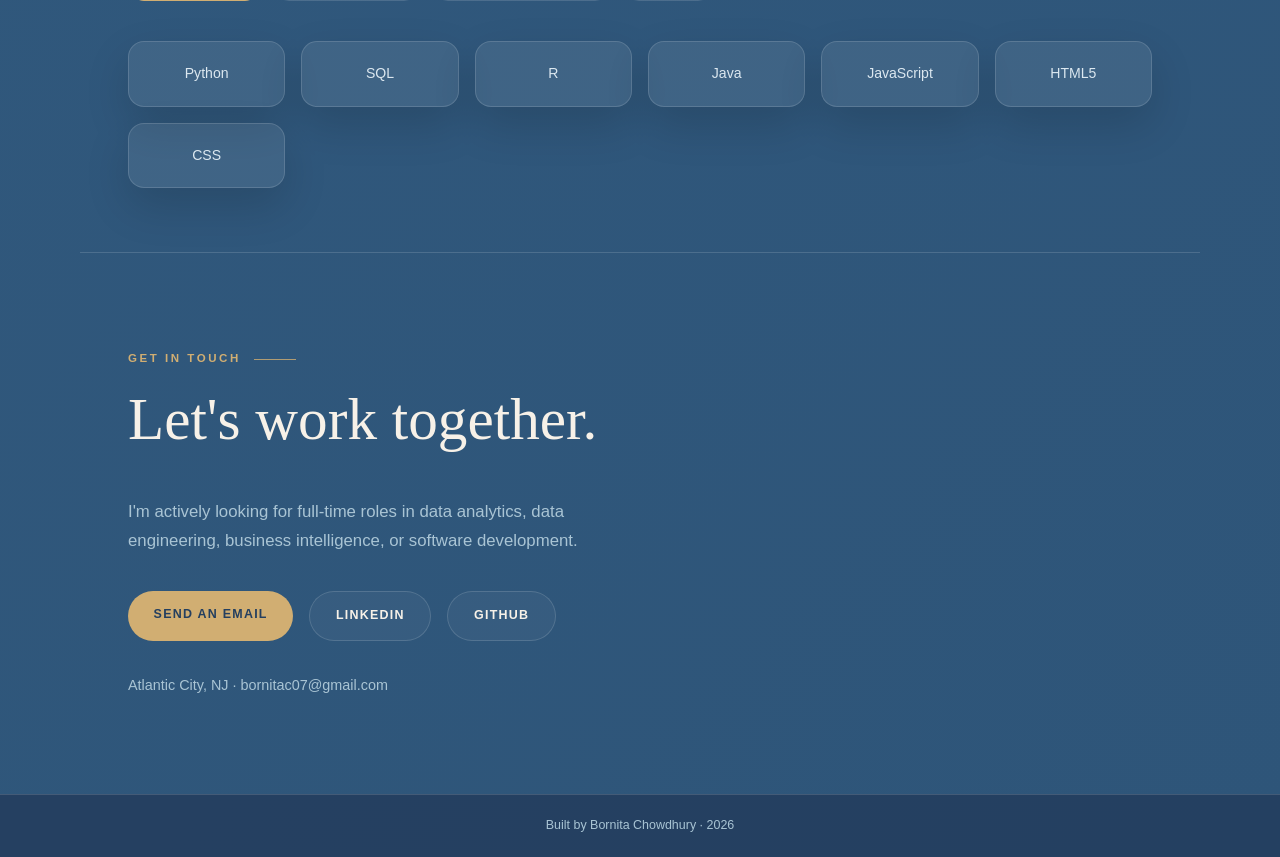
==== commit 1cd9cd75: "Update index.html" ====
--- a/index.html
+++ b/index.html
@@ -25,8 +25,8 @@
         <div class="hero-eyebrow">Open to opportunities</div>
         <h1>Hi, I'm<br><span class="name-accent">Bornita Chowdhury.</span></h1>
         <p class="home-desc">
-          IT & Informatics graduate from Rutgers building data tools, dashboards,
-          and web systems that turn messy data into clear insights.
+       IT & Informatics graduate from Rutgers building data tools, dashboards,
+and web applications that turn messy data into clear insights.
         </p>
         <div class="home-ctas">
           <a href="#projects" class="btn btn-primary">View my work</a>
@@ -218,11 +218,9 @@
       <div class="project-card reveal">
         <div class="project-number">04</div>
         <div class="project-name">ETL: Alzheimer's Trends in New Jersey</div>
-        <p class="project-desc">
-Built a custom ETL pipeline to extract and standardize Alzheimer's mortality data from public
-health sources. Generated time-series visualizations identifying long-term death rate patterns
-and highlighting changes in mortality trends across New Jersey over time.
-        </p>
+       <p class="project-desc">
+  Built a custom ETL pipeline to extract and standardize Alzheimer's mortality data from public health sources. Created time-series visualizations to show long-term mortality trends across New Jersey.
+</p>
         <div class="project-tags">
           <span class="tag">Python</span>
           <span class="tag">Pandas</span>
@@ -363,7 +361,7 @@
   </section>
 
   <footer>
-    <p>Designed & built by Bornita Chowdhury · 2026</p>
+    <p>Built by Bornita Chowdhury · 2026</p>
   </footer>
 
   <script src="script.js"></script>
--- a/styles.css
+++ b/styles.css
@@ -128,16 +128,16 @@
 
 h1 {
   font-family: var(--font-display);
-  font-size: clamp(4rem, 8vw, 7.2rem);
-  color: var(--cream);
-  line-height: 0.92;
+  font-size: clamp(3.5rem, 7vw, 6.2rem);
+  color: var(--cream);
+  line-height: 0.95;
   letter-spacing: -0.04em;
   margin-bottom: 1.7rem;
 }
 
 .name-accent {
-  color: transparent;
-  -webkit-text-stroke: 1px rgba(247, 241, 232, 0.55);
+  color: var(--cream);
+  -webkit-text-stroke: 0;
 }
 
 .home-desc,
@@ -508,4 +508,4 @@
 @media (max-width: 520px) {
   .about-stats { grid-template-columns: 1fr; }
   h1 { font-size: 4rem; }
-}+}
